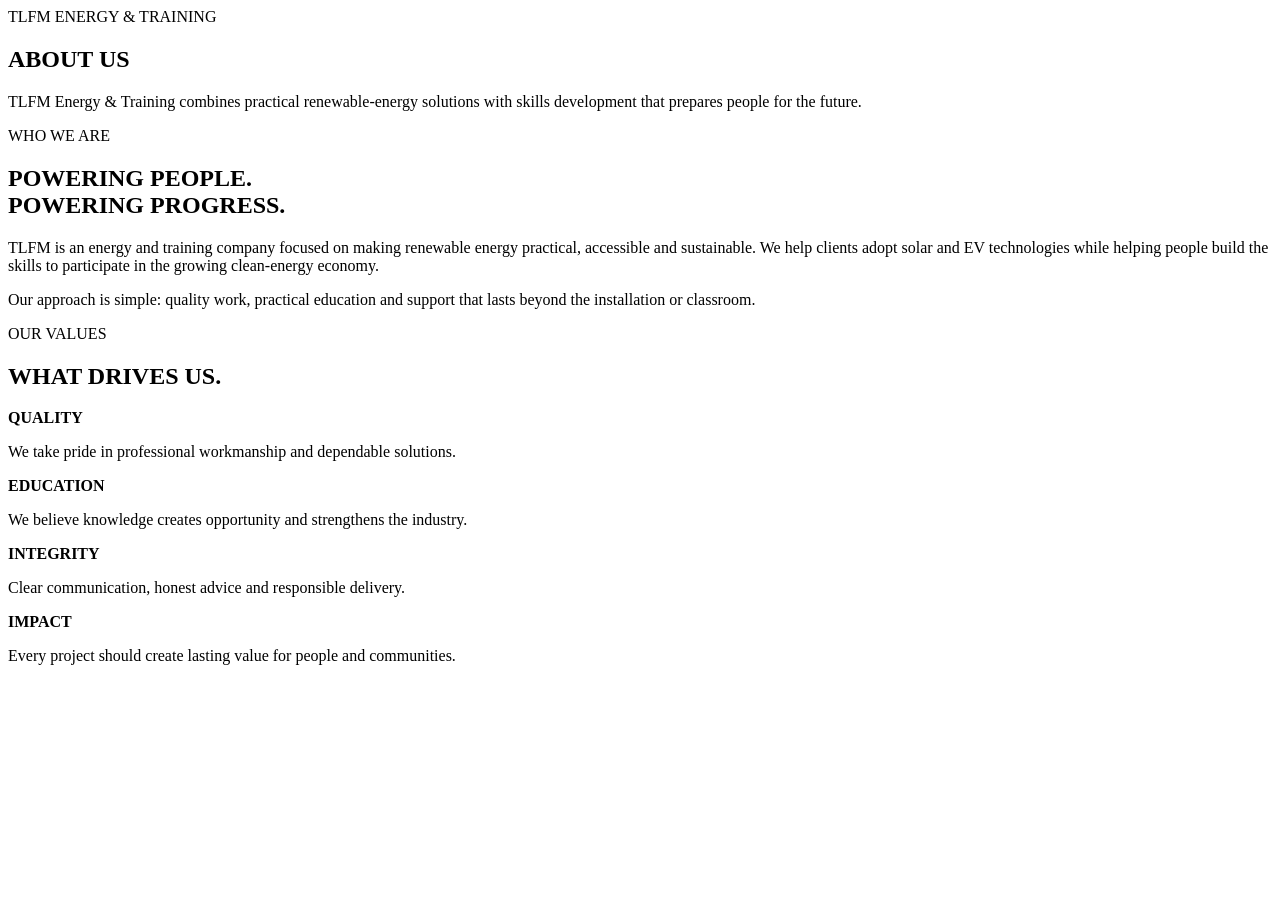
==== pages/about.html @ 4783e735 "new uploads loaded new pages" ====
<!doctype html>
<html lang="en-ZA">
<head>
  <meta charset="utf-8">
  <meta name="viewport" content="width=device-width, initial-scale=1">
  <meta name="theme-color" content="#061522">
  <meta name="description" content="About TLFM Energy & Training.">
  <title>About Us | TLFM Energy & Training</title>
  <link rel="preconnect" href="https://fonts.googleapis.com">
  <link rel="preconnect" href="https://fonts.gstatic.com" crossorigin>
  <link href="https://fonts.googleapis.com/css2?family=Barlow+Condensed:wght@400;500;600;700&family=Inter:wght@400;500;600;700&display=swap" rel="stylesheet">
  <link rel="stylesheet" href="assets/css/style.css">
</head>
<body class="">
<div id="site-header"></div>

<main>
<section class="page-hero hero-about-page">
  <div class="container"><span class="eyebrow">TLFM ENERGY & TRAINING</span><h1>ABOUT US</h1><p>TLFM Energy & Training combines practical renewable-energy solutions with skills development that prepares people for the future.</p></div>
</section>

<section class="section"><div class="container split"><div><span class="mini-label">WHO WE ARE</span><h2>POWERING PEOPLE.<br>POWERING PROGRESS.</h2><p>TLFM is an energy and training company focused on making renewable energy practical, accessible and sustainable. We help clients adopt solar and EV technologies while helping people build the skills to participate in the growing clean-energy economy.</p><p>Our approach is simple: quality work, practical education and support that lasts beyond the installation or classroom.</p></div><div class="feature-photo about-feature"></div></div></section>
<section class="dark-section"><div class="container"><div class="section-heading centered"><span class="mini-label">OUR VALUES</span><h2>WHAT DRIVES US.</h2></div><div class="values-grid"><div><b>QUALITY</b><p>We take pride in professional workmanship and dependable solutions.</p></div><div><b>EDUCATION</b><p>We believe knowledge creates opportunity and strengthens the industry.</p></div><div><b>INTEGRITY</b><p>Clear communication, honest advice and responsible delivery.</p></div><div><b>IMPACT</b><p>Every project should create lasting value for people and communities.</p></div></div></div></section>

</main>

<div id="site-footer"></div>
<script src="assets/js/site.js" defer></script>
</body>
</html>
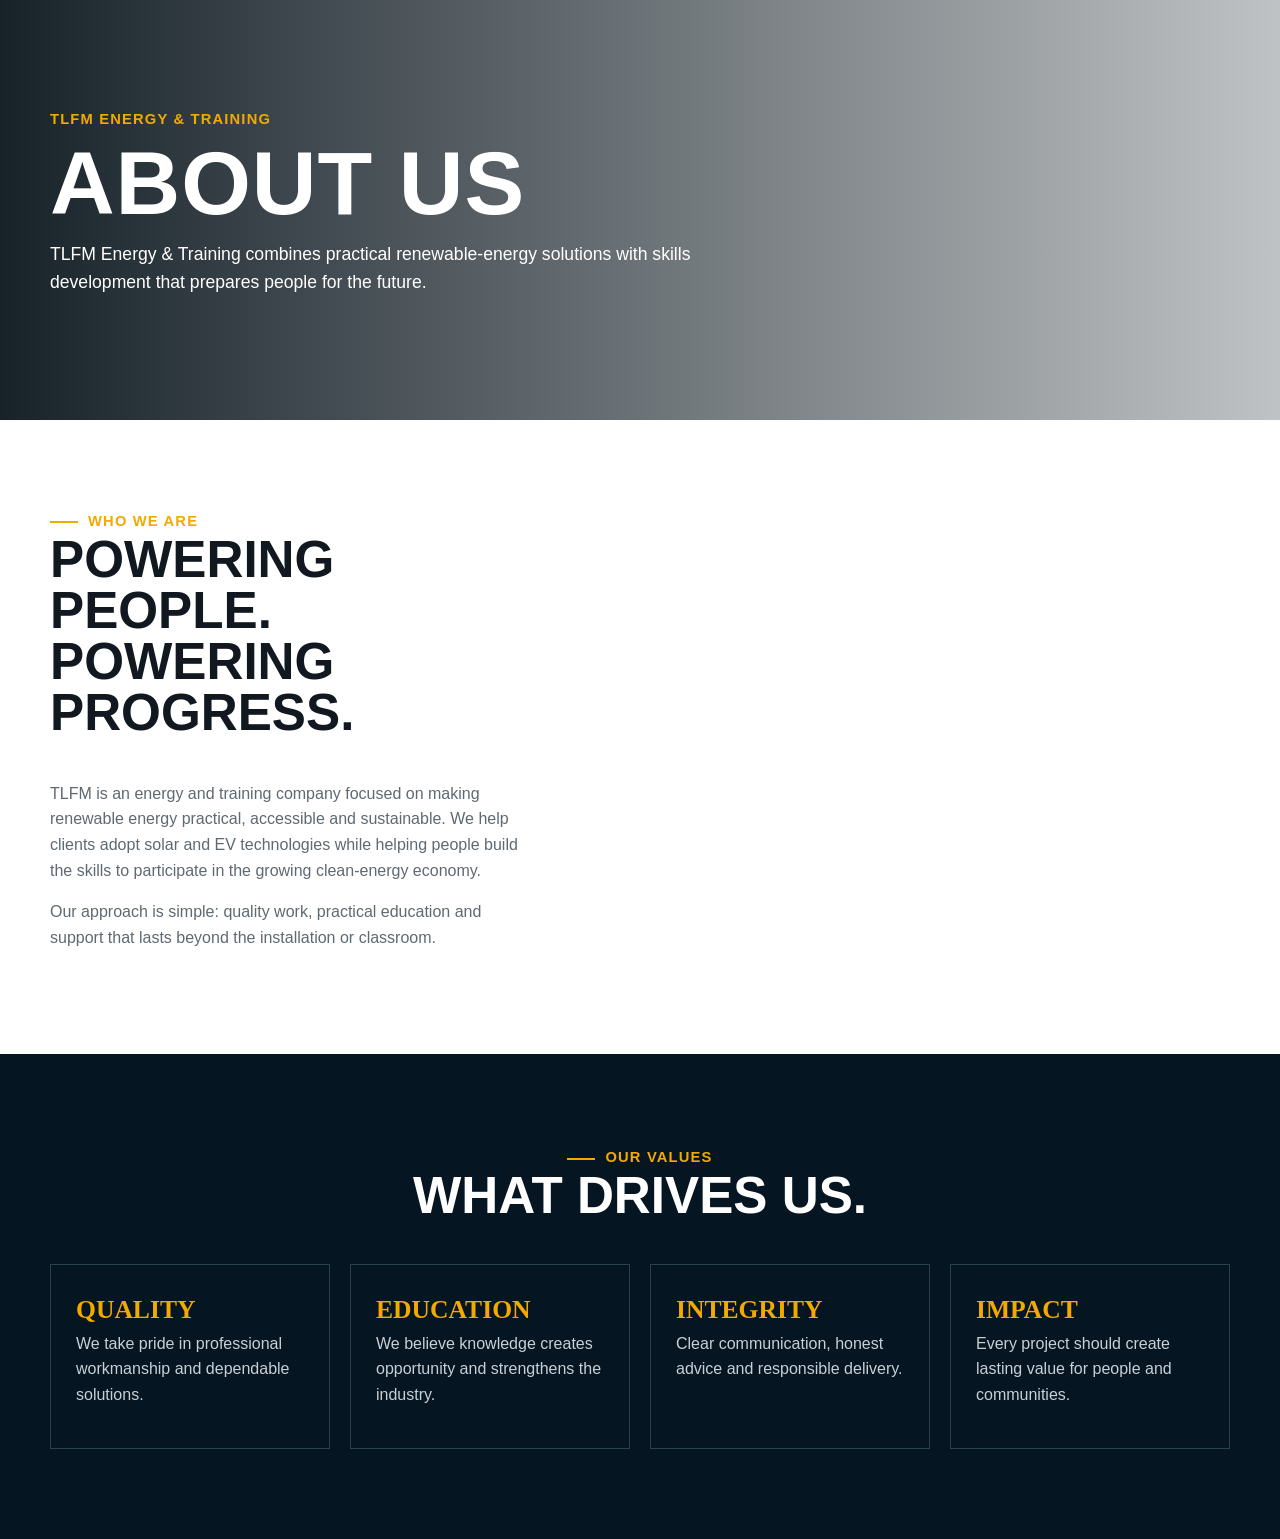
==== commit ce9d9195: "new route to style pages new route" ====
--- a/pages/about.html
+++ b/pages/about.html
@@ -9,7 +9,7 @@
   <link rel="preconnect" href="https://fonts.googleapis.com">
   <link rel="preconnect" href="https://fonts.gstatic.com" crossorigin>
   <link href="https://fonts.googleapis.com/css2?family=Barlow+Condensed:wght@400;500;600;700&family=Inter:wght@400;500;600;700&display=swap" rel="stylesheet">
-  <link rel="stylesheet" href="assets/css/style.css">
+  <link rel="stylesheet" href="../assets/css/style.css">
 </head>
 <body class="">
 <div id="site-header"></div>
--- a/assets/css/style.css
+++ b/assets/css/style.css
@@ -0,0 +1,190 @@
+
+:root{
+  --navy:#061522; --navy-2:#0b1e2b; --gold:#f2a900; --gold-dark:#d88f00;
+  --ink:#111820; --muted:#5f6972; --line:#e6e8ea; --paper:#fff; --soft:#f6f7f8;
+  --container:1180px; --radius:8px; --shadow:0 10px 30px rgba(0,0,0,.08);
+}
+*{box-sizing:border-box}
+html{scroll-behavior:smooth}
+body{margin:0;color:var(--ink);background:#fff;font-family:Inter,Arial,sans-serif;line-height:1.6}
+img{max-width:100%;display:block}
+a{color:inherit;text-decoration:none}
+button,input,select,textarea{font:inherit}
+.container{width:min(var(--container),calc(100% - 48px));margin-inline:auto}
+h1,h2,h3,.eyebrow,.mini-label,.btn,nav a,.stats-grid strong,.course-meta{font-family:"Barlow Condensed",Impact,sans-serif}
+h1,h2,h3,p{margin-top:0}
+h1{font-size:clamp(3.2rem,7vw,6.2rem);line-height:.92;letter-spacing:.01em}
+h1 span,h2 span,.eyebrow,.mini-label,.section-heading a{color:var(--gold)}
+h2{font-size:clamp(2.1rem,4vw,3.5rem);line-height:1}
+h3{font-size:1.45rem;line-height:1.05}
+p{color:var(--muted)}
+.centered{text-align:center}
+.section{padding:88px 0}
+.section-tight{padding:50px 0}
+.section-heading{margin-bottom:42px}
+.section-heading.centered{max-width:850px;margin-inline:auto;margin-bottom:42px}
+.section-heading p{max-width:680px;margin:14px auto 0}
+.mini-label,.eyebrow{display:inline-block;font-weight:700;letter-spacing:.08em;color:var(--gold);font-size:.92rem}
+.mini-label:before{content:"";display:inline-block;width:28px;height:2px;background:var(--gold);vertical-align:middle;margin-right:10px}
+.btn{display:inline-flex;align-items:center;justify-content:center;gap:18px;border:0;border-radius:4px;padding:14px 22px;font-weight:700;letter-spacing:.05em;cursor:pointer;transition:.2s ease}
+.btn-primary{background:var(--gold);color:#fff}
+.btn-primary:hover{background:var(--gold-dark);transform:translateY(-2px)}
+/* Header */
+.site-header{position:relative;z-index:20;background:#fff}
+.navbar{min-height:68px;display:flex;align-items:center;justify-content:space-between;gap:30px}
+.brand{display:flex;align-items:center;gap:10px;font-family:"Barlow Condensed";font-weight:700;font-size:2.2rem;line-height:.8}
+.brand-mark{font-size:2.5rem;color:var(--gold)}
+.brand small{display:block;font:600 .45rem Inter;letter-spacing:.08em}
+.nav-links{display:flex;align-items:center;gap:32px;list-style:none;padding:0;margin:0}
+.nav-links a{font-size:.9rem;font-weight:700;letter-spacing:.02em}
+.nav-links a:hover,.nav-links a.active{color:var(--gold)}
+.menu-toggle{display:none;border:0;background:none;font-size:1.8rem}
+/* Hero */
+.hero{position:relative;min-height:min(560px,78dvh);display:flex;align-items:center;overflow:hidden;background:var(--navy);color:#fff}
+.hero-media{position:absolute;inset:0;background-size:cover;background-position:center}
+.hero-home .hero-media{background-image:linear-gradient(90deg,rgba(0,0,0,.82),rgba(0,0,0,.25)),url("https://images.unsplash.com/photo-1509391366360-2e959784a276?auto=format&fit=crop&w=2200&q=85")}
+.hero-training .hero-media{background-image:linear-gradient(90deg,rgba(3,15,23,.95) 0%,rgba(3,15,23,.78) 38%,rgba(3,15,23,.18) 100%),url("https://images.unsplash.com/photo-1540575467063-178a50c2df87?auto=format&fit=crop&w=2200&q=85")}
+.hero-content{position:relative;z-index:1;padding-block:80px}
+.hero-content h1{max-width:720px;margin:14px 0 22px}
+.hero-copy{color:#fff;max-width:600px;font-size:1.08rem}
+.hero-features{display:flex;gap:26px;flex-wrap:wrap;margin:34px 0}
+.hero-features>div{display:grid;grid-template-columns:42px minmax(120px,1fr);column-gap:8px;align-items:center;max-width:205px}
+.feature-icon{grid-row:1/3;font-size:2rem;color:var(--gold)}
+.hero-features b{font-family:"Barlow Condensed";text-transform:uppercase;font-size:1.15rem}
+.hero-features small{color:#dfe5e8;font-size:.72rem;line-height:1.3}
+/* Cards */
+.cards{display:grid;gap:28px}
+.cards-3{grid-template-columns:repeat(3,1fr)}
+.solution-card,.course-card,.info-card{position:relative;background:#fff;border:1px solid var(--line);border-radius:var(--radius);overflow:hidden;box-shadow:0 8px 24px rgba(0,0,0,.04)}
+.card-image{height:190px;background-size:cover;background-position:center}
+.solar-image{background-image:url("https://images.unsplash.com/photo-1508514177221-188b1cf16e9d?auto=format&fit=crop&w=1200&q=80")}
+.ev-image{background-image:url("https://images.unsplash.com/photo-1619767886558-efdc259cde1a?auto=format&fit=crop&w=1200&q=80")}
+.training-image{background-image:url("https://images.unsplash.com/photo-1524178232363-1fb2b075b655?auto=format&fit=crop&w=1200&q=80")}
+.icon-badge{position:absolute;top:160px;left:50%;transform:translateX(-50%);width:58px;height:58px;border-radius:50%;display:grid;place-items:center;background:var(--gold);color:#fff;font-size:1.5rem;border:4px solid #fff}
+.card-body{padding:30px 22px 22px}
+.card-body p{font-size:.95rem}
+.card-body a{color:var(--gold);font-weight:700;font-size:.9rem}
+.stats-strip{background:#111;color:#fff;padding:30px 0}
+.stats-grid{display:grid;grid-template-columns:repeat(4,1fr)}
+.stats-grid>div{display:flex;align-items:center;justify-content:center;gap:15px;padding:0 25px;border-right:1px solid #4a4a4a}
+.stats-grid>div:last-child{border-right:0}
+.stats-grid strong{font-size:2.6rem;color:#fff;white-space:nowrap}
+.stats-grid span{font-size:.7rem;line-height:1.35}
+.split{display:grid;grid-template-columns:1fr 1.35fr;gap:70px;align-items:center}
+.check-list,.compact-list{list-style:none;padding:0;margin:25px 0}
+.check-list li,.compact-list li{position:relative;padding-left:28px;margin:9px 0}
+.check-list li:before,.compact-list li:before{content:"✓";position:absolute;left:0;color:var(--gold);font-weight:900}
+.feature-photo{min-height:330px;border-radius:10px;background:url("https://images.unsplash.com/photo-1509391366360-2e959784a276?auto=format&fit=crop&w=1400&q=80") center/cover}
+.quote-section{padding:55px 0;background:linear-gradient(110deg,#eef1f2,#fff)}
+.quote-box{display:grid;grid-template-columns:.8fr 1.6fr;gap:50px;align-items:center}
+.form-grid{display:grid;grid-template-columns:1fr 1fr;gap:10px}
+.lead-form input,.lead-form select,.lead-form textarea,.contact-form input,.contact-form select,.contact-form textarea{width:100%;border:1px solid #dfe2e5;border-radius:4px;background:#fff;padding:13px 14px;outline:none}
+.lead-form input:focus,.lead-form select:focus,.lead-form textarea:focus,.contact-form input:focus,.contact-form select:focus,.contact-form textarea:focus{border-color:var(--gold)}
+.lead-form textarea{min-height:100px;resize:vertical}
+.form-status{margin:8px 0 0;font-size:.85rem}
+/* Training */
+.logo-row{display:grid;grid-template-columns:repeat(5,1fr);gap:18px;align-items:center;text-align:center}
+.logo-row span{font-weight:800;color:#29445c;font-size:1.3rem}
+.training-programs{background:#fbfbfb}
+.course-meta{display:grid;grid-template-columns:1fr 1fr auto;gap:8px;align-items:center;border-top:1px solid var(--line);padding:12px 16px;font-size:.7rem}
+.course-meta a{background:var(--gold);color:#fff;padding:9px 12px;border-radius:3px}
+.benefits-grid{display:grid;grid-template-columns:repeat(5,1fr);gap:10px}
+.benefits-grid>div{text-align:center;padding:20px;border-right:1px solid var(--line)}
+.benefits-grid>div:last-child{border:0}
+.benefits-grid span{font-size:2rem}
+.benefits-grid h3{font-size:1rem;margin:10px 0}
+.benefits-grid p{font-size:.8rem;line-height:1.35}
+/* Inner pages */
+.page-hero{min-height:420px;display:flex;align-items:center;color:#fff;background-size:cover;background-position:center}
+.page-hero h1{max-width:800px;margin:10px 0 16px}
+.page-hero p{max-width:650px;color:#fff;font-size:1.1rem}
+.hero-solar-page{background-image:linear-gradient(90deg,rgba(3,15,23,.9),rgba(3,15,23,.25)),url("https://images.unsplash.com/photo-1497440001374-f26997328c1b?auto=format&fit=crop&w=2200&q=85")}
+.hero-ev-page{background-image:linear-gradient(90deg,rgba(3,15,23,.9),rgba(3,15,23,.25)),url("https://images.unsplash.com/photo-1619767886558-efdc259cde1a?auto=format&fit=crop&w=2200&q=85")}
+.hero-projects-page{background-image:linear-gradient(90deg,rgba(3,15,23,.9),rgba(3,15,23,.3)),url("https://images.unsplash.com/photo-1509391366360-2e959784a276?auto=format&fit=crop&w=2200&q=85")}
+.hero-about-page{background-image:linear-gradient(90deg,rgba(3,15,23,.92),rgba(3,15,23,.25)),url("https://images.unsplash.com/photo-1497366811353-6870744d04b2?auto=format&fit=crop&w=2200&q=85")}
+.hero-contact-page{background-image:linear-gradient(90deg,rgba(3,15,23,.92),rgba(3,15,23,.25)),url("https://images.unsplash.com/photo-1497366754035-f200968a6e72?auto=format&fit=crop&w=2200&q=85")}
+.info-card{padding-bottom:25px}
+.info-card .card-image{height:210px}
+.info-card h3,.info-card p{padding-inline:22px}
+.dark-section{background:var(--navy);color:#fff;padding:90px 0}
+.dark-section p{color:#c7d0d6}
+.steps{display:grid;gap:15px}
+.steps div{display:flex;gap:25px;align-items:center;padding:15px 0;border-bottom:1px solid #30414c}
+.steps b{color:var(--gold);font-family:"Barlow Condensed";font-size:2rem}
+.steps span{font-size:1.05rem}
+.soft-section{background:var(--soft)}
+.ev-feature{background-image:url("https://images.unsplash.com/photo-1592833159155-c62df1b65634?auto=format&fit=crop&w=1400&q=80")}
+.project-grid{display:grid;grid-template-columns:repeat(2,1fr);gap:30px}
+.project-grid article{border:1px solid var(--line);background:#fff}
+.project-photo{height:300px;background-size:cover;background-position:center}
+.p1{background-image:url("https://images.unsplash.com/photo-1508514177221-188b1cf16e9d?auto=format&fit=crop&w=1200&q=80")}
+.p2{background-image:url("https://images.unsplash.com/photo-1497435334941-8c899ee9e8e9?auto=format&fit=crop&w=1200&q=80")}
+.p3{background-image:url("https://images.unsplash.com/photo-1619767886558-efdc259cde1a?auto=format&fit=crop&w=1200&q=80")}
+.p4{background-image:url("https://images.unsplash.com/photo-1524178232363-1fb2b075b655?auto=format&fit=crop&w=1200&q=80")}
+.project-grid article>div:last-child{padding:22px}
+.project-grid span{color:var(--gold);font-size:.75rem;font-weight:800}
+.values-grid{display:grid;grid-template-columns:repeat(4,1fr);gap:20px}
+.values-grid>div{padding:25px;border:1px solid #29404e}
+.values-grid b{font-family:"Barlow Condensed";font-size:1.6rem;color:var(--gold)}
+.about-feature{background-image:url("https://images.unsplash.com/photo-1497366216548-37526070297c?auto=format&fit=crop&w=1400&q=80")}
+.contact-layout{display:grid;grid-template-columns:.8fr 1.2fr;gap:80px}
+.contact-details{display:grid;gap:15px;margin-top:35px}
+.contact-details p{padding-bottom:15px;border-bottom:1px solid var(--line)}
+.contact-form{display:grid;gap:16px}
+.contact-form label{display:grid;gap:6px;font-weight:700;font-size:.85rem}
+.map-placeholder{min-height:280px;background:linear-gradient(120deg,#d8e0e4,#f4f6f7);display:flex;align-items:center}
+/* Footer */
+.site-footer{background:var(--navy);color:#fff;padding:55px 0 20px}
+.footer-grid{display:grid;grid-template-columns:1.3fr 1fr 1fr 1fr;gap:45px}
+.site-footer p,.site-footer a{color:#d0d7dc;font-size:.85rem}
+.footer-title{font-family:"Barlow Condensed";font-size:1.2rem;margin-bottom:15px;color:#fff}
+.footer-links{list-style:none;padding:0;margin:0;display:grid;gap:7px}
+.footer-bottom{margin-top:40px;padding-top:15px;border-top:1px solid #41505a;text-align:center;color:#9eabb3;font-size:.75rem}
+/* Responsive */
+@media (max-width:1050px){
+  .nav-links{gap:18px}
+  .stats-grid strong{font-size:2rem}
+  .quote-box{grid-template-columns:1fr}
+  .benefits-grid{grid-template-columns:repeat(3,1fr)}
+}
+@media (max-width:820px){
+  .container{width:min(var(--container),calc(100% - 32px))}
+  .menu-toggle{display:block}
+  .nav-links{position:absolute;left:0;right:0;top:68px;background:#fff;display:none;flex-direction:column;align-items:stretch;padding:18px 24px;border-top:1px solid var(--line);box-shadow:var(--shadow)}
+  .nav-links.open{display:flex}
+  .nav-links a{display:block;padding:9px}
+  .navbar .btn{display:none}
+  .hero{min-height:calc(100dvh - 68px);max-height:none}
+  .hero-content{padding-block:55px}
+  .hero-features{gap:16px}
+  .cards-3,.split,.contact-layout{grid-template-columns:1fr}
+  .stats-grid{grid-template-columns:repeat(2,1fr)}
+  .stats-grid>div{padding:18px 10px;border-bottom:1px solid #444}
+  .logo-row{grid-template-columns:repeat(3,1fr)}
+  .benefits-grid{grid-template-columns:repeat(2,1fr)}
+  .project-grid{grid-template-columns:1fr}
+  .values-grid{grid-template-columns:repeat(2,1fr)}
+  .footer-grid{grid-template-columns:repeat(2,1fr)}
+}
+@media (max-width:560px){
+  .section{padding:60px 0}
+  h1{font-size:clamp(3rem,16vw,4.5rem)}
+  h2{font-size:2.5rem}
+  .hero-copy{font-size:.98rem}
+  .hero-features>div{max-width:100%;width:100%}
+  .form-grid{grid-template-columns:1fr}
+  .stats-grid{grid-template-columns:1fr}
+  .stats-grid>div{justify-content:flex-start}
+  .logo-row{grid-template-columns:repeat(2,1fr)}
+  .benefits-grid{grid-template-columns:1fr}
+  .benefits-grid>div{border-right:0;border-bottom:1px solid var(--line)}
+  .values-grid{grid-template-columns:1fr}
+  .footer-grid{grid-template-columns:1fr}
+  .course-meta{grid-template-columns:1fr 1fr}
+  .course-meta a{grid-column:1/-1;text-align:center}
+  .page-hero{min-height:360px}
+}
+@media (prefers-reduced-motion:reduce){
+  html{scroll-behavior:auto}
+  *,*:before,*:after{transition:none!important}
+}
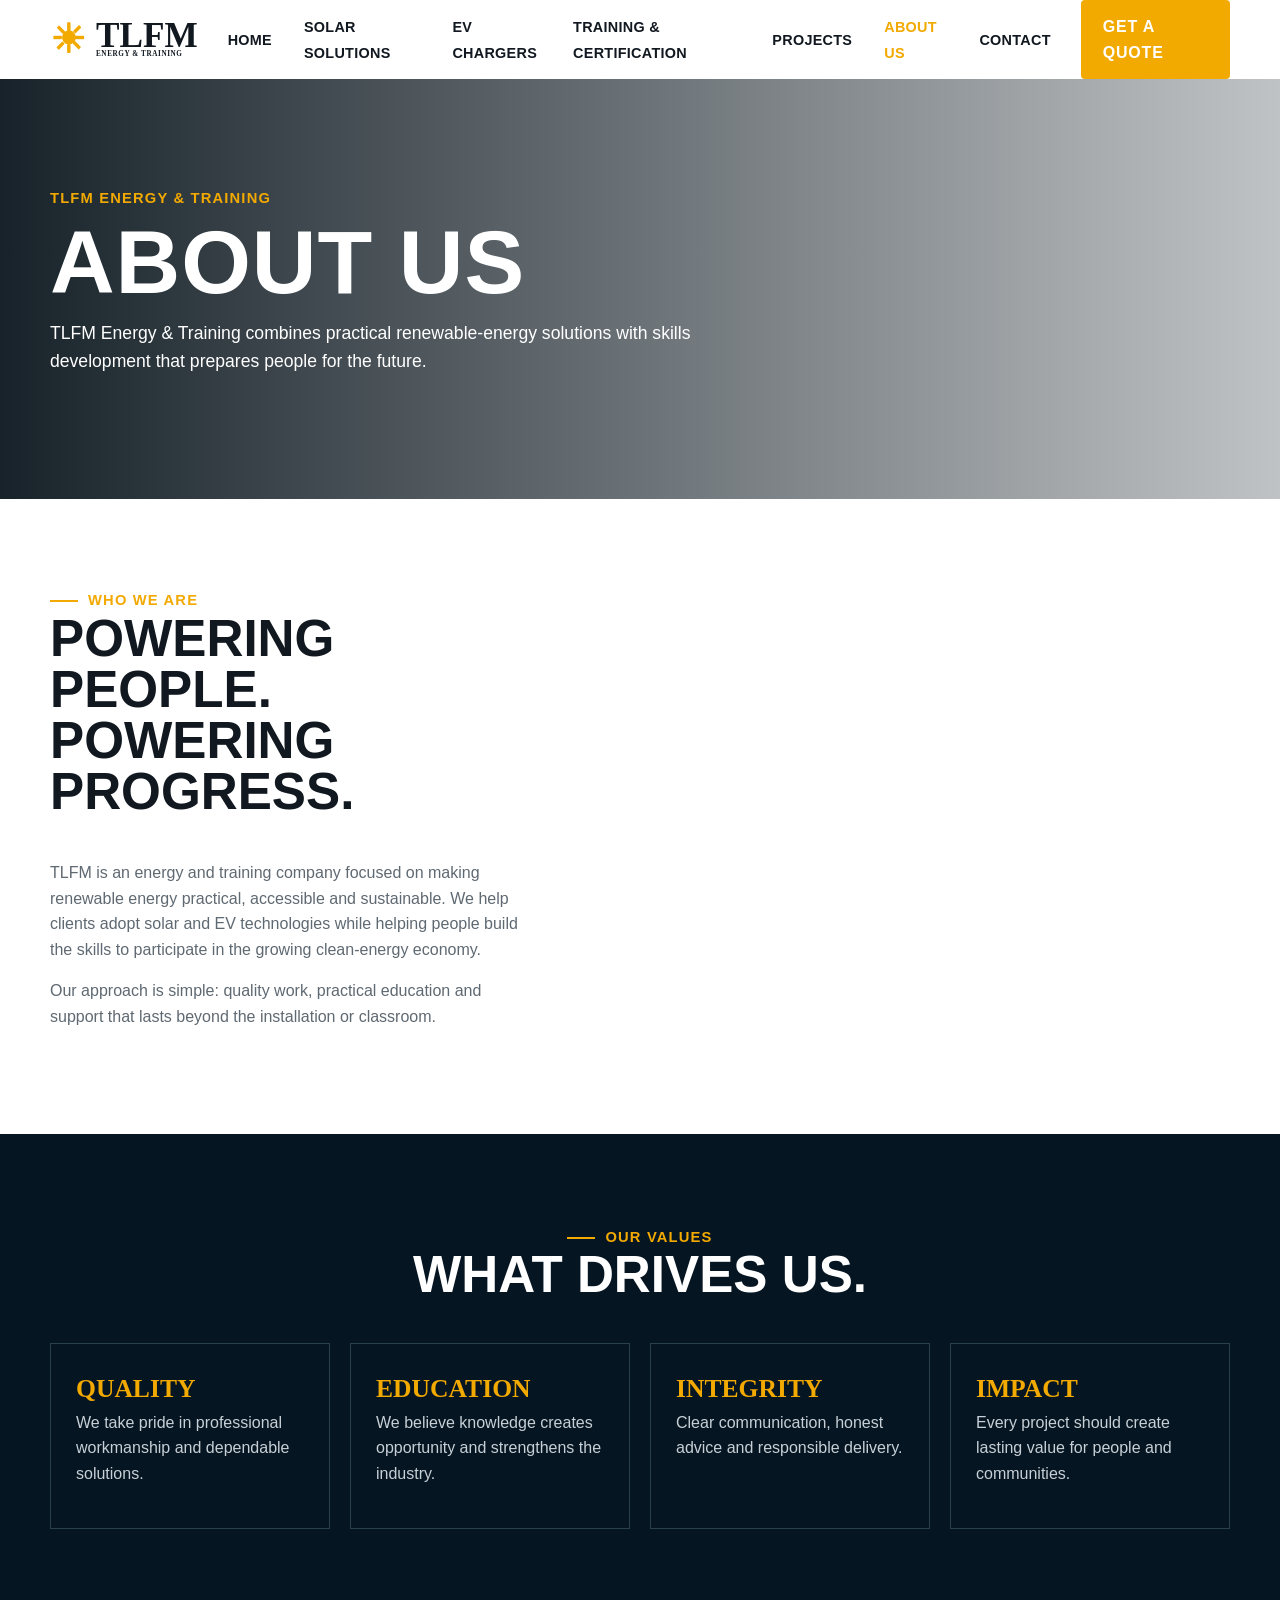
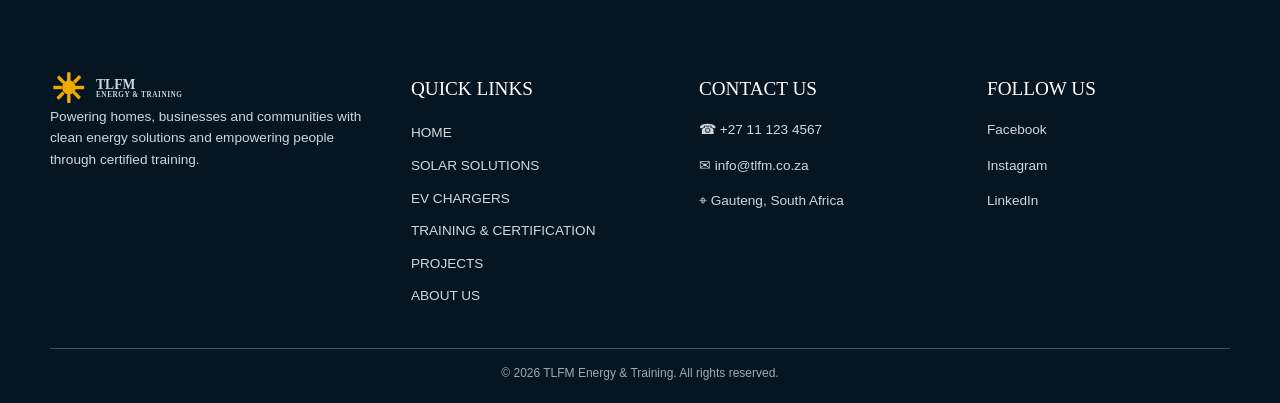
==== commit 7f0a0a1e: "route change solved js issue" ====
--- a/pages/about.html
+++ b/pages/about.html
@@ -25,6 +25,6 @@
 </main>
 
 <div id="site-footer"></div>
-<script src="assets/js/site.js" defer></script>
+<script src="../assets/js/site.js" defer></script>
 </body>
 </html>
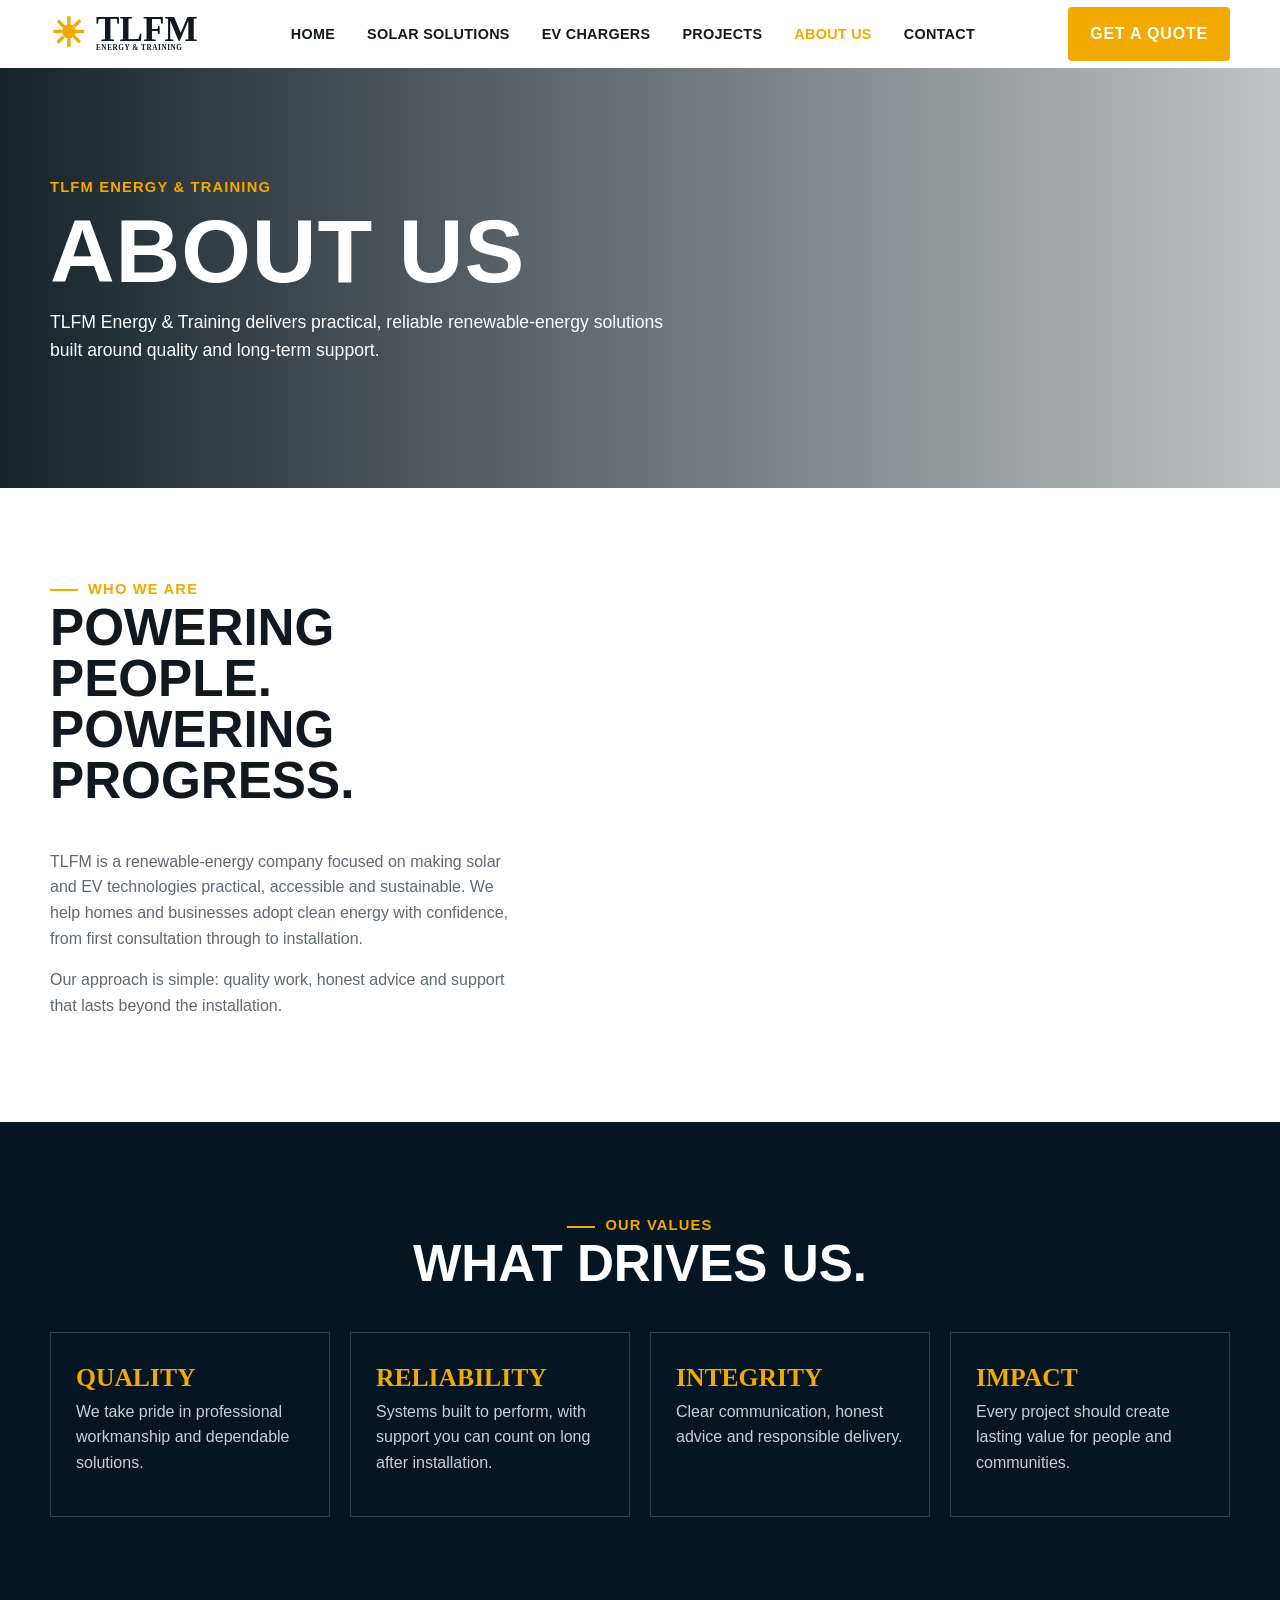
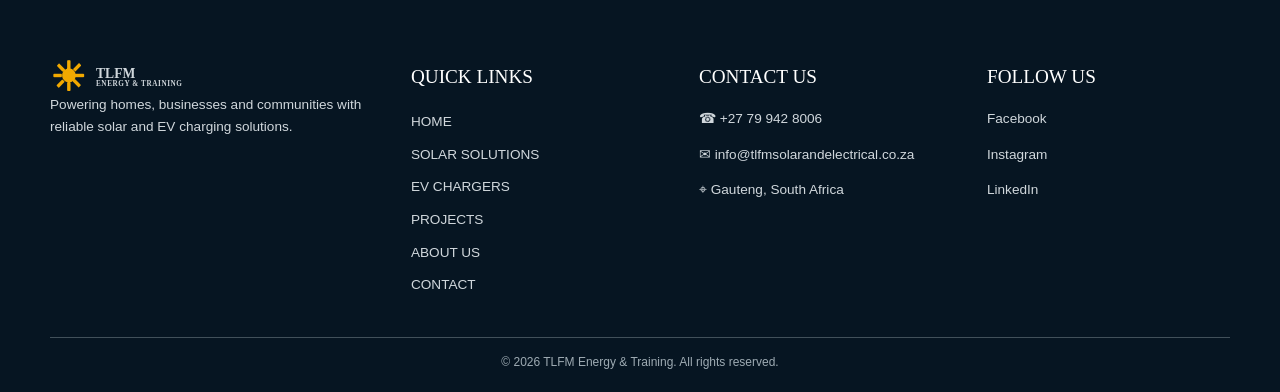
==== commit 9840f2c5: "1st upload" ====
--- a/pages/about.html
+++ b/pages/about.html
@@ -16,11 +16,11 @@
 
 <main>
 <section class="page-hero hero-about-page">
-  <div class="container"><span class="eyebrow">TLFM ENERGY & TRAINING</span><h1>ABOUT US</h1><p>TLFM Energy & Training combines practical renewable-energy solutions with skills development that prepares people for the future.</p></div>
+  <div class="container"><span class="eyebrow">TLFM ENERGY & TRAINING</span><h1>ABOUT US</h1><p>TLFM Energy & Training delivers practical, reliable renewable-energy solutions built around quality and long-term support.</p></div>
 </section>
 
-<section class="section"><div class="container split"><div><span class="mini-label">WHO WE ARE</span><h2>POWERING PEOPLE.<br>POWERING PROGRESS.</h2><p>TLFM is an energy and training company focused on making renewable energy practical, accessible and sustainable. We help clients adopt solar and EV technologies while helping people build the skills to participate in the growing clean-energy economy.</p><p>Our approach is simple: quality work, practical education and support that lasts beyond the installation or classroom.</p></div><div class="feature-photo about-feature"></div></div></section>
-<section class="dark-section"><div class="container"><div class="section-heading centered"><span class="mini-label">OUR VALUES</span><h2>WHAT DRIVES US.</h2></div><div class="values-grid"><div><b>QUALITY</b><p>We take pride in professional workmanship and dependable solutions.</p></div><div><b>EDUCATION</b><p>We believe knowledge creates opportunity and strengthens the industry.</p></div><div><b>INTEGRITY</b><p>Clear communication, honest advice and responsible delivery.</p></div><div><b>IMPACT</b><p>Every project should create lasting value for people and communities.</p></div></div></div></section>
+<section class="section"><div class="container split"><div><span class="mini-label">WHO WE ARE</span><h2>POWERING PEOPLE.<br>POWERING PROGRESS.</h2><p>TLFM is a renewable-energy company focused on making solar and EV technologies practical, accessible and sustainable. We help homes and businesses adopt clean energy with confidence, from first consultation through to installation.</p><p>Our approach is simple: quality work, honest advice and support that lasts beyond the installation.</p></div><div class="feature-photo about-feature"></div></div></section>
+<section class="dark-section"><div class="container"><div class="section-heading centered"><span class="mini-label">OUR VALUES</span><h2>WHAT DRIVES US.</h2></div><div class="values-grid"><div><b>QUALITY</b><p>We take pride in professional workmanship and dependable solutions.</p></div><div><b>RELIABILITY</b><p>Systems built to perform, with support you can count on long after installation.</p></div><div><b>INTEGRITY</b><p>Clear communication, honest advice and responsible delivery.</p></div><div><b>IMPACT</b><p>Every project should create lasting value for people and communities.</p></div></div></div></section>
 
 </main>
 
--- a/assets/css/style.css
+++ b/assets/css/style.css
@@ -11,7 +11,7 @@
 a{color:inherit;text-decoration:none}
 button,input,select,textarea{font:inherit}
 .container{width:min(var(--container),calc(100% - 48px));margin-inline:auto}
-h1,h2,h3,.eyebrow,.mini-label,.btn,nav a,.stats-grid strong,.course-meta{font-family:"Barlow Condensed",Impact,sans-serif}
+h1,h2,h3,.eyebrow,.mini-label,.btn,nav a,.stats-grid strong{font-family:"Barlow Condensed",Impact,sans-serif}
 h1,h2,h3,p{margin-top:0}
 h1{font-size:clamp(3.2rem,7vw,6.2rem);line-height:.92;letter-spacing:.01em}
 h1 span,h2 span,.eyebrow,.mini-label,.section-heading a{color:var(--gold)}
@@ -43,7 +43,6 @@
 .hero{position:relative;min-height:min(560px,78dvh);display:flex;align-items:center;overflow:hidden;background:var(--navy);color:#fff}
 .hero-media{position:absolute;inset:0;background-size:cover;background-position:center}
 .hero-home .hero-media{background-image:linear-gradient(90deg,rgba(0,0,0,.82),rgba(0,0,0,.25)),url("https://images.unsplash.com/photo-1509391366360-2e959784a276?auto=format&fit=crop&w=2200&q=85")}
-.hero-training .hero-media{background-image:linear-gradient(90deg,rgba(3,15,23,.95) 0%,rgba(3,15,23,.78) 38%,rgba(3,15,23,.18) 100%),url("https://images.unsplash.com/photo-1540575467063-178a50c2df87?auto=format&fit=crop&w=2200&q=85")}
 .hero-content{position:relative;z-index:1;padding-block:80px}
 .hero-content h1{max-width:720px;margin:14px 0 22px}
 .hero-copy{color:#fff;max-width:600px;font-size:1.08rem}
@@ -55,17 +54,18 @@
 /* Cards */
 .cards{display:grid;gap:28px}
 .cards-3{grid-template-columns:repeat(3,1fr)}
-.solution-card,.course-card,.info-card{position:relative;background:#fff;border:1px solid var(--line);border-radius:var(--radius);overflow:hidden;box-shadow:0 8px 24px rgba(0,0,0,.04)}
+.cards-2{grid-template-columns:repeat(2,1fr);max-width:900px;margin-inline:auto}
+.solution-card,.info-card{position:relative;background:#fff;border:1px solid var(--line);border-radius:var(--radius);overflow:hidden;box-shadow:0 8px 24px rgba(0,0,0,.04)}
 .card-image{height:190px;background-size:cover;background-position:center}
 .solar-image{background-image:url("https://images.unsplash.com/photo-1508514177221-188b1cf16e9d?auto=format&fit=crop&w=1200&q=80")}
 .ev-image{background-image:url("https://images.unsplash.com/photo-1619767886558-efdc259cde1a?auto=format&fit=crop&w=1200&q=80")}
-.training-image{background-image:url("https://images.unsplash.com/photo-1524178232363-1fb2b075b655?auto=format&fit=crop&w=1200&q=80")}
 .icon-badge{position:absolute;top:160px;left:50%;transform:translateX(-50%);width:58px;height:58px;border-radius:50%;display:grid;place-items:center;background:var(--gold);color:#fff;font-size:1.5rem;border:4px solid #fff}
 .card-body{padding:30px 22px 22px}
 .card-body p{font-size:.95rem}
 .card-body a{color:var(--gold);font-weight:700;font-size:.9rem}
 .stats-strip{background:#111;color:#fff;padding:30px 0}
 .stats-grid{display:grid;grid-template-columns:repeat(4,1fr)}
+.stats-grid.stats-grid-3{grid-template-columns:repeat(3,1fr)}
 .stats-grid>div{display:flex;align-items:center;justify-content:center;gap:15px;padding:0 25px;border-right:1px solid #4a4a4a}
 .stats-grid>div:last-child{border-right:0}
 .stats-grid strong{font-size:2.6rem;color:#fff;white-space:nowrap}
@@ -82,18 +82,6 @@
 .lead-form input:focus,.lead-form select:focus,.lead-form textarea:focus,.contact-form input:focus,.contact-form select:focus,.contact-form textarea:focus{border-color:var(--gold)}
 .lead-form textarea{min-height:100px;resize:vertical}
 .form-status{margin:8px 0 0;font-size:.85rem}
-/* Training */
-.logo-row{display:grid;grid-template-columns:repeat(5,1fr);gap:18px;align-items:center;text-align:center}
-.logo-row span{font-weight:800;color:#29445c;font-size:1.3rem}
-.training-programs{background:#fbfbfb}
-.course-meta{display:grid;grid-template-columns:1fr 1fr auto;gap:8px;align-items:center;border-top:1px solid var(--line);padding:12px 16px;font-size:.7rem}
-.course-meta a{background:var(--gold);color:#fff;padding:9px 12px;border-radius:3px}
-.benefits-grid{display:grid;grid-template-columns:repeat(5,1fr);gap:10px}
-.benefits-grid>div{text-align:center;padding:20px;border-right:1px solid var(--line)}
-.benefits-grid>div:last-child{border:0}
-.benefits-grid span{font-size:2rem}
-.benefits-grid h3{font-size:1rem;margin:10px 0}
-.benefits-grid p{font-size:.8rem;line-height:1.35}
 /* Inner pages */
 .page-hero{min-height:420px;display:flex;align-items:center;color:#fff;background-size:cover;background-position:center}
 .page-hero h1{max-width:800px;margin:10px 0 16px}
@@ -114,15 +102,36 @@
 .steps span{font-size:1.05rem}
 .soft-section{background:var(--soft)}
 .ev-feature{background-image:url("https://images.unsplash.com/photo-1592833159155-c62df1b65634?auto=format&fit=crop&w=1400&q=80")}
-.project-grid{display:grid;grid-template-columns:repeat(2,1fr);gap:30px}
-.project-grid article{border:1px solid var(--line);background:#fff}
-.project-photo{height:300px;background-size:cover;background-position:center}
-.p1{background-image:url("https://images.unsplash.com/photo-1508514177221-188b1cf16e9d?auto=format&fit=crop&w=1200&q=80")}
-.p2{background-image:url("https://images.unsplash.com/photo-1497435334941-8c899ee9e8e9?auto=format&fit=crop&w=1200&q=80")}
-.p3{background-image:url("https://images.unsplash.com/photo-1619767886558-efdc259cde1a?auto=format&fit=crop&w=1200&q=80")}
-.p4{background-image:url("https://images.unsplash.com/photo-1524178232363-1fb2b075b655?auto=format&fit=crop&w=1200&q=80")}
-.project-grid article>div:last-child{padding:22px}
-.project-grid span{color:var(--gold);font-size:.75rem;font-weight:800}
+/* Project gallery: masonry-flow grid of mixed image sizes */
+.gallery-masonry{column-count:4;column-gap:18px}
+.gallery-item{position:relative;break-inside:avoid;margin:0 0 18px;border-radius:var(--radius);overflow:hidden;background:#eef0f1;box-shadow:0 6px 18px rgba(0,0,0,.06);cursor:zoom-in;outline-offset:3px}
+.gallery-item img{width:100%;display:block;transition:transform .45s cubic-bezier(.2,.7,.3,1)}
+.gallery-item figcaption{position:absolute;left:0;right:0;bottom:0;padding:22px 14px 12px;background:linear-gradient(0deg,rgba(3,15,23,.82),rgba(3,15,23,0));opacity:0;transform:translateY(6px);transition:opacity .3s ease,transform .3s ease;pointer-events:none}
+.gallery-item figcaption span{color:var(--gold);font-weight:800;font-size:.7rem;letter-spacing:.06em}
+@media (hover:hover) and (pointer:fine){
+  .gallery-item:hover img,.gallery-item:focus-visible img{transform:scale(1.08)}
+  .gallery-item:hover figcaption,.gallery-item:focus-visible figcaption{opacity:1;transform:translateY(0)}
+}
+.gallery-item:active img{transform:scale(1.03)}
+
+/* Lightbox: full-screen sideways-scrolling catalog viewer */
+body.lightbox-lock{overflow:hidden}
+.lightbox{position:fixed;inset:0;z-index:100;background:rgba(3,10,16,.97);opacity:0;visibility:hidden;transition:opacity .25s ease;display:flex;align-items:center}
+.lightbox.open{opacity:1;visibility:visible}
+.lightbox-track{display:flex;width:100%;height:100%;overflow-x:auto;overflow-y:hidden;scroll-snap-type:x mandatory;scrollbar-width:none}
+.lightbox-track::-webkit-scrollbar{display:none}
+.lightbox-slide{flex:0 0 100%;scroll-snap-align:center;display:flex;flex-direction:column;align-items:center;justify-content:center;gap:16px;padding:70px 60px}
+.lightbox-slide img{max-width:min(92vw,1100px);max-height:74vh;object-fit:contain;border-radius:6px;box-shadow:0 20px 60px rgba(0,0,0,.45)}
+.lightbox-caption{text-align:center;color:#fff}
+.lightbox-caption span{display:block;color:var(--gold);font-weight:800;font-size:.72rem;letter-spacing:.08em;margin-bottom:4px}
+.lightbox-caption b{font-family:"Barlow Condensed";font-size:1.3rem;font-weight:600;letter-spacing:.01em}
+.lightbox-close,.lightbox-nav{position:absolute;z-index:2;border:0;background:rgba(255,255,255,.08);color:#fff;cursor:pointer;display:grid;place-items:center;transition:.2s ease}
+.lightbox-close:hover,.lightbox-nav:hover{background:var(--gold);color:#fff}
+.lightbox-close{top:18px;right:18px;width:44px;height:44px;border-radius:50%;font-size:1.6rem;line-height:1}
+.lightbox-nav{top:50%;transform:translateY(-50%);width:54px;height:54px;border-radius:50%;font-size:2.1rem}
+.lightbox-prev{left:14px}
+.lightbox-next{right:14px}
+.lightbox-counter{position:absolute;left:50%;bottom:20px;transform:translateX(-50%);color:#dfe5e8;font-size:.78rem;letter-spacing:.06em;font-weight:600}
 .values-grid{display:grid;grid-template-columns:repeat(4,1fr);gap:20px}
 .values-grid>div{padding:25px;border:1px solid #29404e}
 .values-grid b{font-family:"Barlow Condensed";font-size:1.6rem;color:var(--gold)}
@@ -145,7 +154,7 @@
   .nav-links{gap:18px}
   .stats-grid strong{font-size:2rem}
   .quote-box{grid-template-columns:1fr}
-  .benefits-grid{grid-template-columns:repeat(3,1fr)}
+  .gallery-masonry{column-count:3}
 }
 @media (max-width:820px){
   .container{width:min(var(--container),calc(100% - 32px))}
@@ -157,14 +166,16 @@
   .hero{min-height:calc(100dvh - 68px);max-height:none}
   .hero-content{padding-block:55px}
   .hero-features{gap:16px}
-  .cards-3,.split,.contact-layout{grid-template-columns:1fr}
+  .cards-3,.cards-2,.split,.contact-layout{grid-template-columns:1fr}
   .stats-grid{grid-template-columns:repeat(2,1fr)}
   .stats-grid>div{padding:18px 10px;border-bottom:1px solid #444}
-  .logo-row{grid-template-columns:repeat(3,1fr)}
-  .benefits-grid{grid-template-columns:repeat(2,1fr)}
-  .project-grid{grid-template-columns:1fr}
   .values-grid{grid-template-columns:repeat(2,1fr)}
   .footer-grid{grid-template-columns:repeat(2,1fr)}
+  .gallery-masonry{column-count:2}
+  .lightbox-slide{padding:60px 20px}
+  .lightbox-nav{width:44px;height:44px;font-size:1.7rem}
+  .lightbox-prev{left:6px}
+  .lightbox-next{right:6px}
 }
 @media (max-width:560px){
   .section{padding:60px 0}
@@ -175,14 +186,16 @@
   .form-grid{grid-template-columns:1fr}
   .stats-grid{grid-template-columns:1fr}
   .stats-grid>div{justify-content:flex-start}
-  .logo-row{grid-template-columns:repeat(2,1fr)}
-  .benefits-grid{grid-template-columns:1fr}
-  .benefits-grid>div{border-right:0;border-bottom:1px solid var(--line)}
   .values-grid{grid-template-columns:1fr}
   .footer-grid{grid-template-columns:1fr}
-  .course-meta{grid-template-columns:1fr 1fr}
-  .course-meta a{grid-column:1/-1;text-align:center}
   .page-hero{min-height:360px}
+  .gallery-masonry{column-count:1}
+  .lightbox-slide{padding:50px 14px 90px}
+  .lightbox-slide img{max-height:64vh}
+  .lightbox-caption b{font-size:1.1rem}
+  .lightbox-close{top:10px;right:10px;width:40px;height:40px;font-size:1.4rem}
+  .lightbox-nav{width:38px;height:38px;font-size:1.5rem}
+  .lightbox-counter{bottom:14px}
 }
 @media (prefers-reduced-motion:reduce){
   html{scroll-behavior:auto}
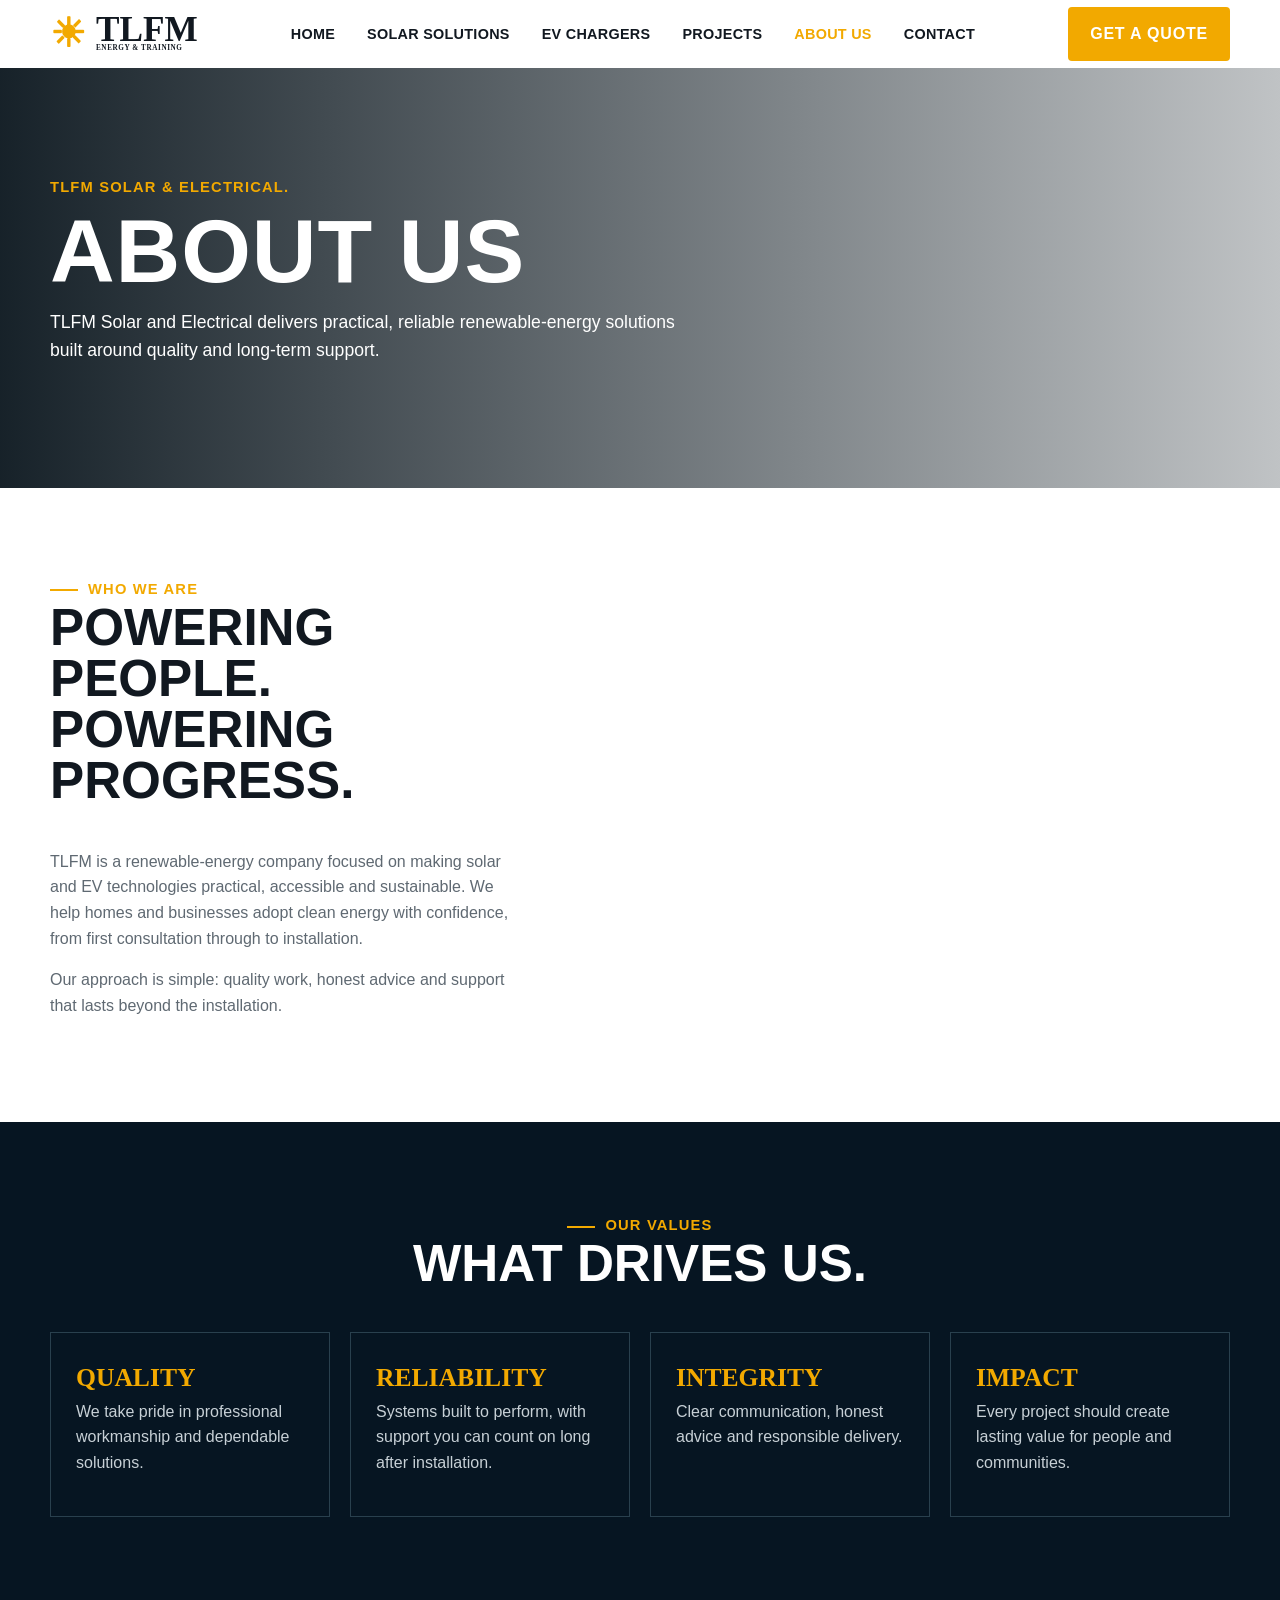
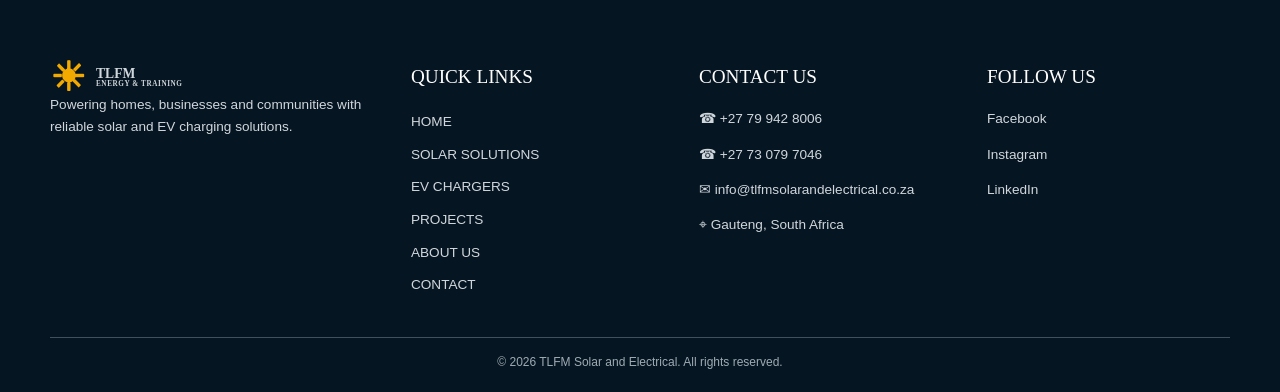
==== commit f2bbe525: "error correction" ====
--- a/pages/about.html
+++ b/pages/about.html
@@ -4,7 +4,7 @@
   <meta charset="utf-8">
   <meta name="viewport" content="width=device-width, initial-scale=1">
   <meta name="theme-color" content="#061522">
-  <meta name="description" content="About TLFM Energy & Training.">
+  <meta name="description" content="About TLFM Solar and Electrical.">
   <title>About Us | TLFM Energy & Training</title>
   <link rel="preconnect" href="https://fonts.googleapis.com">
   <link rel="preconnect" href="https://fonts.gstatic.com" crossorigin>
@@ -16,7 +16,7 @@
 
 <main>
 <section class="page-hero hero-about-page">
-  <div class="container"><span class="eyebrow">TLFM ENERGY & TRAINING</span><h1>ABOUT US</h1><p>TLFM Energy & Training delivers practical, reliable renewable-energy solutions built around quality and long-term support.</p></div>
+  <div class="container"><span class="eyebrow">TLFM SOLAR & ELECTRICAL.</span><h1>ABOUT US</h1><p>TLFM Solar and Electrical delivers practical, reliable renewable-energy solutions built around quality and long-term support.</p></div>
 </section>
 
 <section class="section"><div class="container split"><div><span class="mini-label">WHO WE ARE</span><h2>POWERING PEOPLE.<br>POWERING PROGRESS.</h2><p>TLFM is a renewable-energy company focused on making solar and EV technologies practical, accessible and sustainable. We help homes and businesses adopt clean energy with confidence, from first consultation through to installation.</p><p>Our approach is simple: quality work, honest advice and support that lasts beyond the installation.</p></div><div class="feature-photo about-feature"></div></div></section>
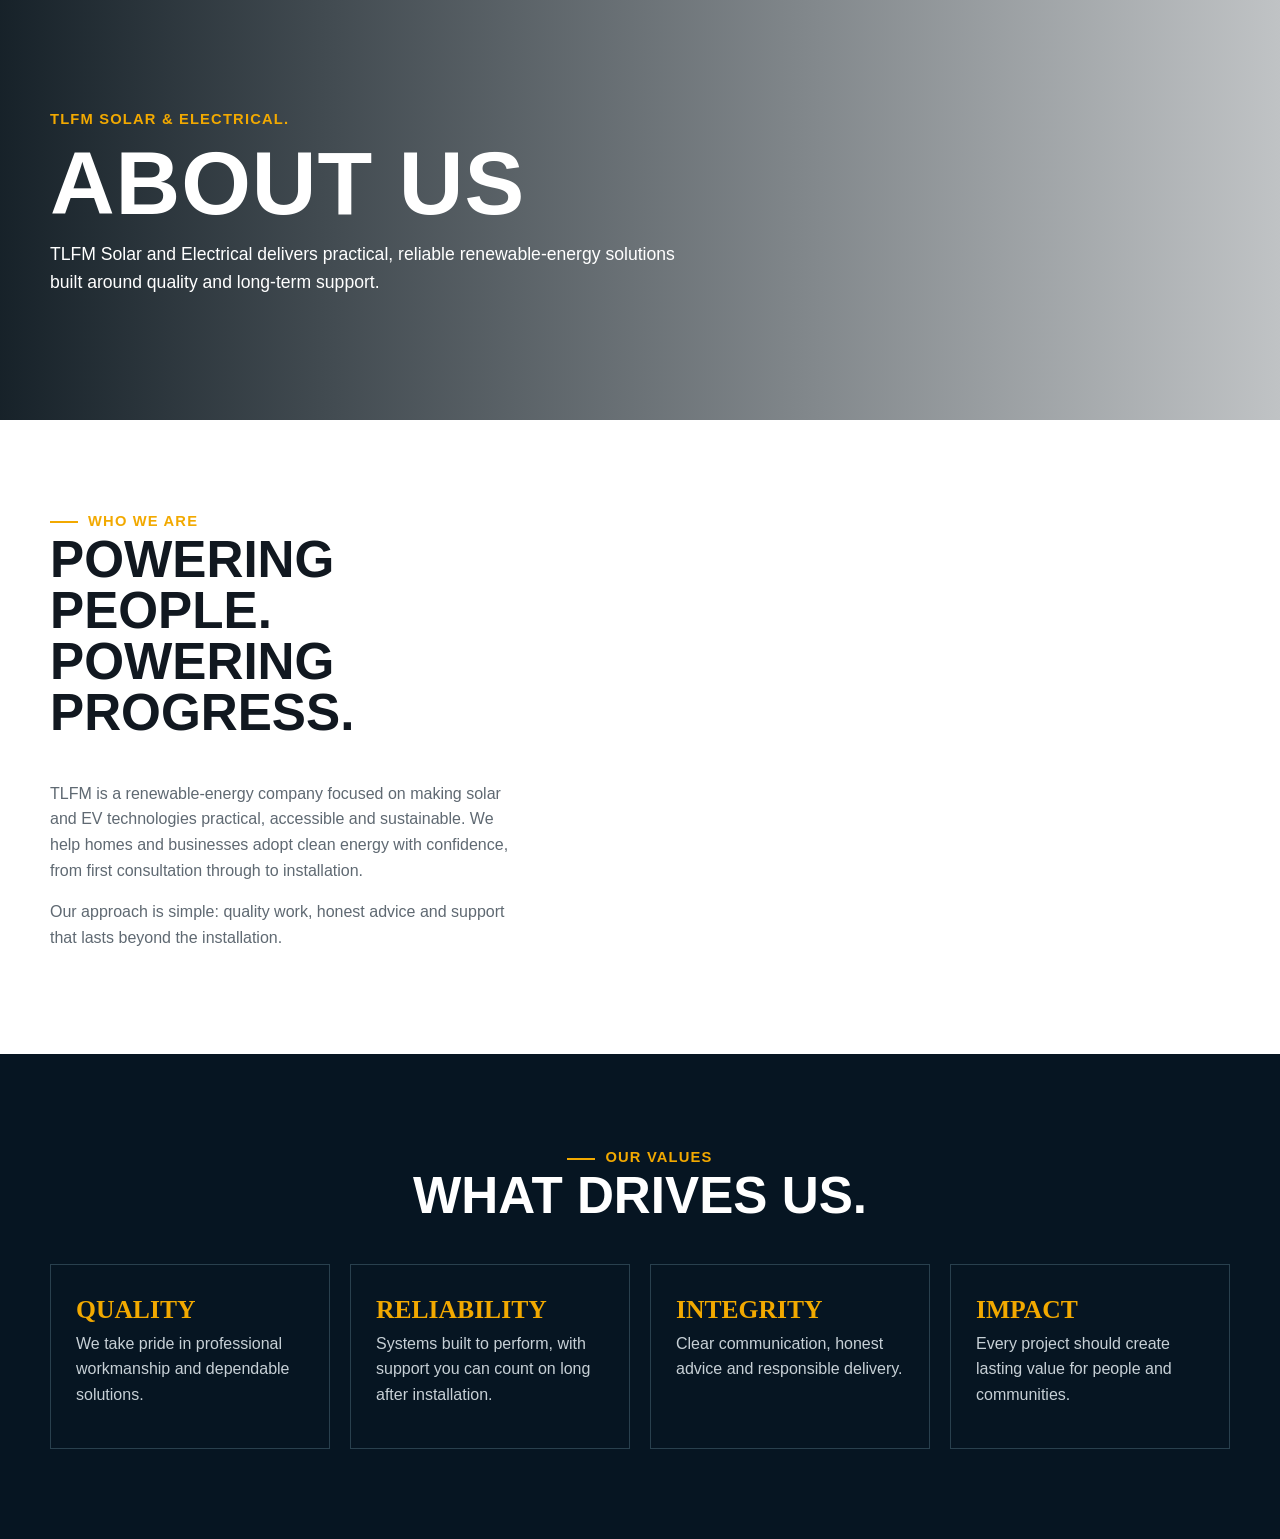
==== commit 93b61d50: "SEO and Logo Update" ====
--- a/pages/about.html
+++ b/pages/about.html
@@ -4,8 +4,13 @@
   <meta charset="utf-8">
   <meta name="viewport" content="width=device-width, initial-scale=1">
   <meta name="theme-color" content="#061522">
-  <meta name="description" content="About TLFM Solar and Electrical.">
-  <title>About Us | TLFM Energy & Training</title>
+  <meta name="description"
+      content="Learn about TLFM Energy, a South African renewable-energy company delivering practical solar installation and EV charging solutions for homes and businesses.">
+
+  <link rel="canonical" href="https://tlfmsolarandelectrical.co.za/pages/about.html">
+  <title>About TLFM Energy | Solar & EV Specialists South Africa</title>
+  <link rel="icon" type="image/png" sizes="512x512" href="/assets/images/tlfm-favicon-512.png">
+  <link rel="apple-touch-icon" href="/assets/images/tlfm-favicon-512.png">
   <link rel="preconnect" href="https://fonts.googleapis.com">
   <link rel="preconnect" href="https://fonts.gstatic.com" crossorigin>
   <link href="https://fonts.googleapis.com/css2?family=Barlow+Condensed:wght@400;500;600;700&family=Inter:wght@400;500;600;700&display=swap" rel="stylesheet">
--- a/assets/css/style.css
+++ b/assets/css/style.css
@@ -32,9 +32,22 @@
 /* Header */
 .site-header{position:relative;z-index:20;background:#fff}
 .navbar{min-height:68px;display:flex;align-items:center;justify-content:space-between;gap:30px}
-.brand{display:flex;align-items:center;gap:10px;font-family:"Barlow Condensed";font-weight:700;font-size:2.2rem;line-height:.8}
-.brand-mark{font-size:2.5rem;color:var(--gold)}
-.brand small{display:block;font:600 .45rem Inter;letter-spacing:.08em}
+.brand{display:flex;align-items:center;gap:10px;text-decoration:none;flex-shrink:0;}
+
+.brand img{
+  display:block;
+  width:155px;
+  height:auto;
+  max-height:52px;
+  object-fit:contain;
+}
+
+@media (max-width: 700px){
+  .brand img{
+    width:125px;
+    max-height:44px;
+  }
+}
 .nav-links{display:flex;align-items:center;gap:32px;list-style:none;padding:0;margin:0}
 .nav-links a{font-size:.9rem;font-weight:700;letter-spacing:.02em}
 .nav-links a:hover,.nav-links a.active{color:var(--gold)}
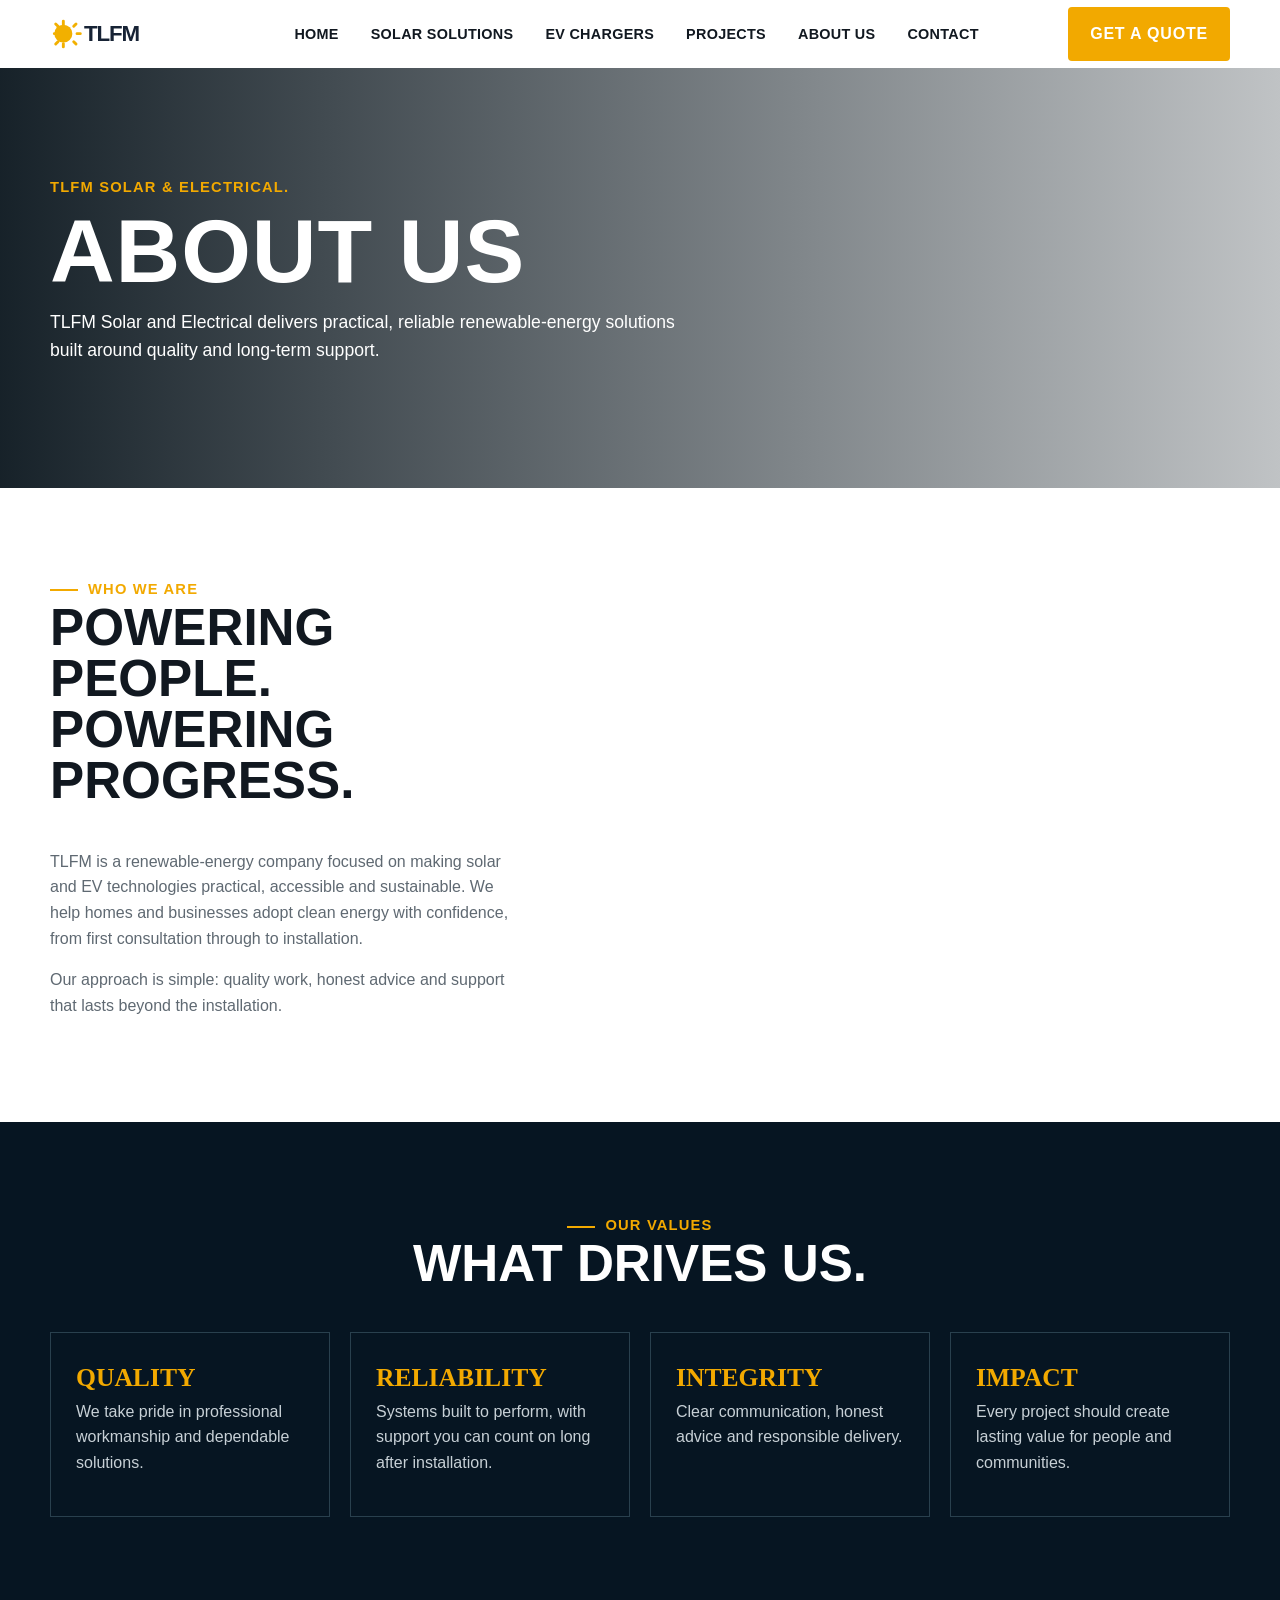
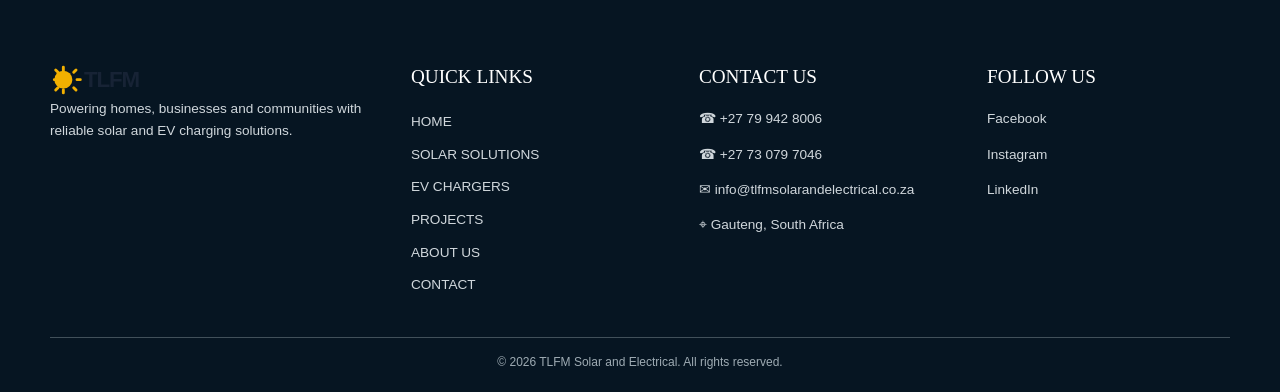
==== commit a8fdb2e4: "discription" ====
--- a/pages/about.html
+++ b/pages/about.html
@@ -5,10 +5,10 @@
   <meta name="viewport" content="width=device-width, initial-scale=1">
   <meta name="theme-color" content="#061522">
   <meta name="description"
-      content="Learn about TLFM Energy, a South African renewable-energy company delivering practical solar installation and EV charging solutions for homes and businesses.">
+      content="Learn about TLFM Solar & Electrical, a South African renewable-energy company delivering practical solar installation and EV charging solutions for homes and businesses.">
 
   <link rel="canonical" href="https://tlfmsolarandelectrical.co.za/pages/about.html">
-  <title>About TLFM Energy | Solar & EV Specialists South Africa</title>
+  <title>About TLFM Solar & Electrical| Solar & EV Specialists South Africa</title>
   <link rel="icon" type="image/png" sizes="512x512" href="/assets/images/tlfm-favicon-512.png">
   <link rel="apple-touch-icon" href="/assets/images/tlfm-favicon-512.png">
   <link rel="preconnect" href="https://fonts.googleapis.com">
--- a/assets/css/style.css
+++ b/assets/css/style.css
@@ -70,8 +70,12 @@
 .cards-2{grid-template-columns:repeat(2,1fr);max-width:900px;margin-inline:auto}
 .solution-card,.info-card{position:relative;background:#fff;border:1px solid var(--line);border-radius:var(--radius);overflow:hidden;box-shadow:0 8px 24px rgba(0,0,0,.04)}
 .card-image{height:190px;background-size:cover;background-position:center}
-.solar-image{background-image:url("https://images.unsplash.com/photo-1508514177221-188b1cf16e9d?auto=format&fit=crop&w=1200&q=80")}
-.ev-image{background-image:url("https://images.unsplash.com/photo-1619767886558-efdc259cde1a?auto=format&fit=crop&w=1200&q=80")}
+.solar-image{
+  background-image:url("../images/projects/full/project-02.jpg");
+}
+.ev-image{
+  background-image:url("../images/solarcharger.jpeg");
+}
 .icon-badge{position:absolute;top:160px;left:50%;transform:translateX(-50%);width:58px;height:58px;border-radius:50%;display:grid;place-items:center;background:var(--gold);color:#fff;font-size:1.5rem;border:4px solid #fff}
 .card-body{padding:30px 22px 22px}
 .card-body p{font-size:.95rem}
@@ -106,6 +110,18 @@
 .hero-contact-page{background-image:linear-gradient(90deg,rgba(3,15,23,.92),rgba(3,15,23,.25)),url("https://images.unsplash.com/photo-1497366754035-f200968a6e72?auto=format&fit=crop&w=2200&q=85")}
 .info-card{padding-bottom:25px}
 .info-card .card-image{height:210px}
+/* Solar service images */
+.solar-roof{
+  background-image:url("../images/projects/full/project-02.jpg");
+}
+
+.commercial-solar{
+  background-image:url("../images/projects/full/project-05.jpg");
+}
+
+.solar-maintenance{
+  background-image:url("../images/projects/full/project-09.jpg");
+}
 .info-card h3,.info-card p{padding-inline:22px}
 .dark-section{background:var(--navy);color:#fff;padding:90px 0}
 .dark-section p{color:#c7d0d6}
